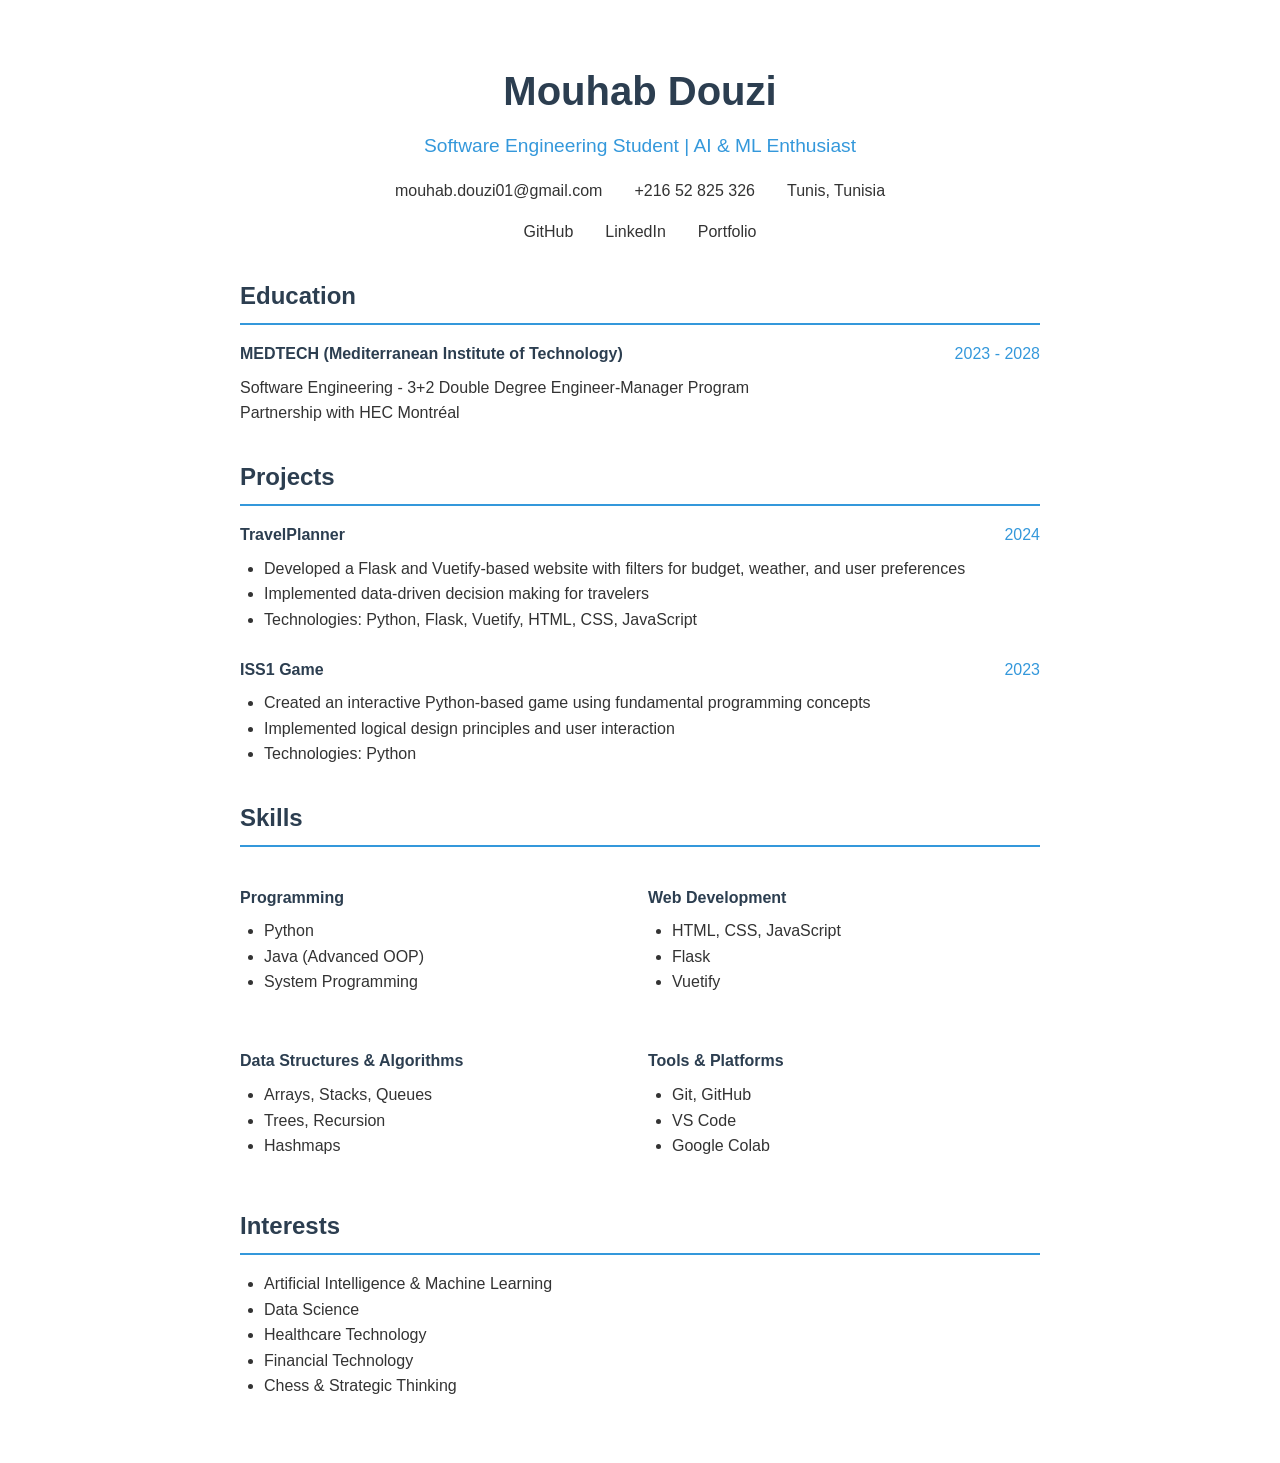
==== resume.html @ 7f7f4bcc "Initial commit: Professional portfolio website with resume and cover letter templates" ====
<!DOCTYPE html>
<html lang="en">
<head>
    <meta charset="UTF-8">
    <meta name="viewport" content="width=device-width, initial-scale=1.0">
    <title>Mouhab Douzi - Resume</title>
    <style>
        :root {
            --primary-color: #2c3e50;
            --secondary-color: #3498db;
            --text-color: #333;
            --light-bg: #f8f9fa;
        }

        body {
            font-family: 'Segoe UI', Tahoma, Geneva, Verdana, sans-serif;
            line-height: 1.6;
            color: var(--text-color);
            max-width: 800px;
            margin: 0 auto;
            padding: 2rem;
        }

        .header {
            text-align: center;
            margin-bottom: 2rem;
        }

        .name {
            font-size: 2.5rem;
            color: var(--primary-color);
            margin-bottom: 0.5rem;
        }

        .title {
            font-size: 1.2rem;
            color: var(--secondary-color);
            margin-bottom: 1rem;
        }

        .contact-info {
            display: flex;
            justify-content: center;
            gap: 2rem;
            margin-bottom: 1rem;
        }

        .contact-info a {
            color: var(--text-color);
            text-decoration: none;
        }

        .section {
            margin-bottom: 2rem;
        }

        .section-title {
            color: var(--primary-color);
            border-bottom: 2px solid var(--secondary-color);
            padding-bottom: 0.5rem;
            margin-bottom: 1rem;
        }

        .education-item, .project-item {
            margin-bottom: 1.5rem;
        }

        .item-header {
            display: flex;
            justify-content: space-between;
            margin-bottom: 0.5rem;
        }

        .item-title {
            font-weight: bold;
            color: var(--primary-color);
        }

        .item-date {
            color: var(--secondary-color);
        }

        .skills-grid {
            display: grid;
            grid-template-columns: repeat(2, 1fr);
            gap: 1rem;
        }

        .skill-category {
            margin-bottom: 1rem;
        }

        .skill-category h4 {
            color: var(--primary-color);
            margin-bottom: 0.5rem;
        }

        ul {
            margin: 0;
            padding-left: 1.5rem;
        }

        @media print {
            body {
                padding: 0;
            }
            
            .contact-info a {
                color: var(--text-color);
            }
        }
    </style>
</head>
<body>
    <div class="header">
        <h1 class="name">Mouhab Douzi</h1>
        <div class="title">Software Engineering Student | AI & ML Enthusiast</div>
        <div class="contact-info">
            <a href="mailto:mouhab.douzi01@gmail.com">mouhab.douzi01@gmail.com</a>
            <span>+216 52 825 326</span>
            <span>Tunis, Tunisia</span>
        </div>
        <div class="contact-info">
            <a href="https://github.com/MouhabDouzi" target="_blank">GitHub</a>
            <a href="https://linkedin.com/in/mouhab-douzi" target="_blank">LinkedIn</a>
            <a href="https://MouhabDouzi.github.io" target="_blank">Portfolio</a>
        </div>
    </div>

    <div class="section">
        <h2 class="section-title">Education</h2>
        <div class="education-item">
            <div class="item-header">
                <div class="item-title">MEDTECH (Mediterranean Institute of Technology)</div>
                <div class="item-date">2023 - 2028</div>
            </div>
            <div>Software Engineering - 3+2 Double Degree Engineer-Manager Program</div>
            <div>Partnership with HEC Montréal</div>
        </div>
    </div>

    <div class="section">
        <h2 class="section-title">Projects</h2>
        <div class="project-item">
            <div class="item-header">
                <div class="item-title">TravelPlanner</div>
                <div class="item-date">2024</div>
            </div>
            <ul>
                <li>Developed a Flask and Vuetify-based website with filters for budget, weather, and user preferences</li>
                <li>Implemented data-driven decision making for travelers</li>
                <li>Technologies: Python, Flask, Vuetify, HTML, CSS, JavaScript</li>
            </ul>
        </div>
        <div class="project-item">
            <div class="item-header">
                <div class="item-title">ISS1 Game</div>
                <div class="item-date">2023</div>
            </div>
            <ul>
                <li>Created an interactive Python-based game using fundamental programming concepts</li>
                <li>Implemented logical design principles and user interaction</li>
                <li>Technologies: Python</li>
            </ul>
        </div>
    </div>

    <div class="section">
        <h2 class="section-title">Skills</h2>
        <div class="skills-grid">
            <div class="skill-category">
                <h4>Programming</h4>
                <ul>
                    <li>Python</li>
                    <li>Java (Advanced OOP)</li>
                    <li>System Programming</li>
                </ul>
            </div>
            <div class="skill-category">
                <h4>Web Development</h4>
                <ul>
                    <li>HTML, CSS, JavaScript</li>
                    <li>Flask</li>
                    <li>Vuetify</li>
                </ul>
            </div>
            <div class="skill-category">
                <h4>Data Structures & Algorithms</h4>
                <ul>
                    <li>Arrays, Stacks, Queues</li>
                    <li>Trees, Recursion</li>
                    <li>Hashmaps</li>
                </ul>
            </div>
            <div class="skill-category">
                <h4>Tools & Platforms</h4>
                <ul>
                    <li>Git, GitHub</li>
                    <li>VS Code</li>
                    <li>Google Colab</li>
                </ul>
            </div>
        </div>
    </div>

    <div class="section">
        <h2 class="section-title">Interests</h2>
        <ul>
            <li>Artificial Intelligence & Machine Learning</li>
            <li>Data Science</li>
            <li>Healthcare Technology</li>
            <li>Financial Technology</li>
            <li>Chess & Strategic Thinking</li>
        </ul>
    </div>
</body>
</html>
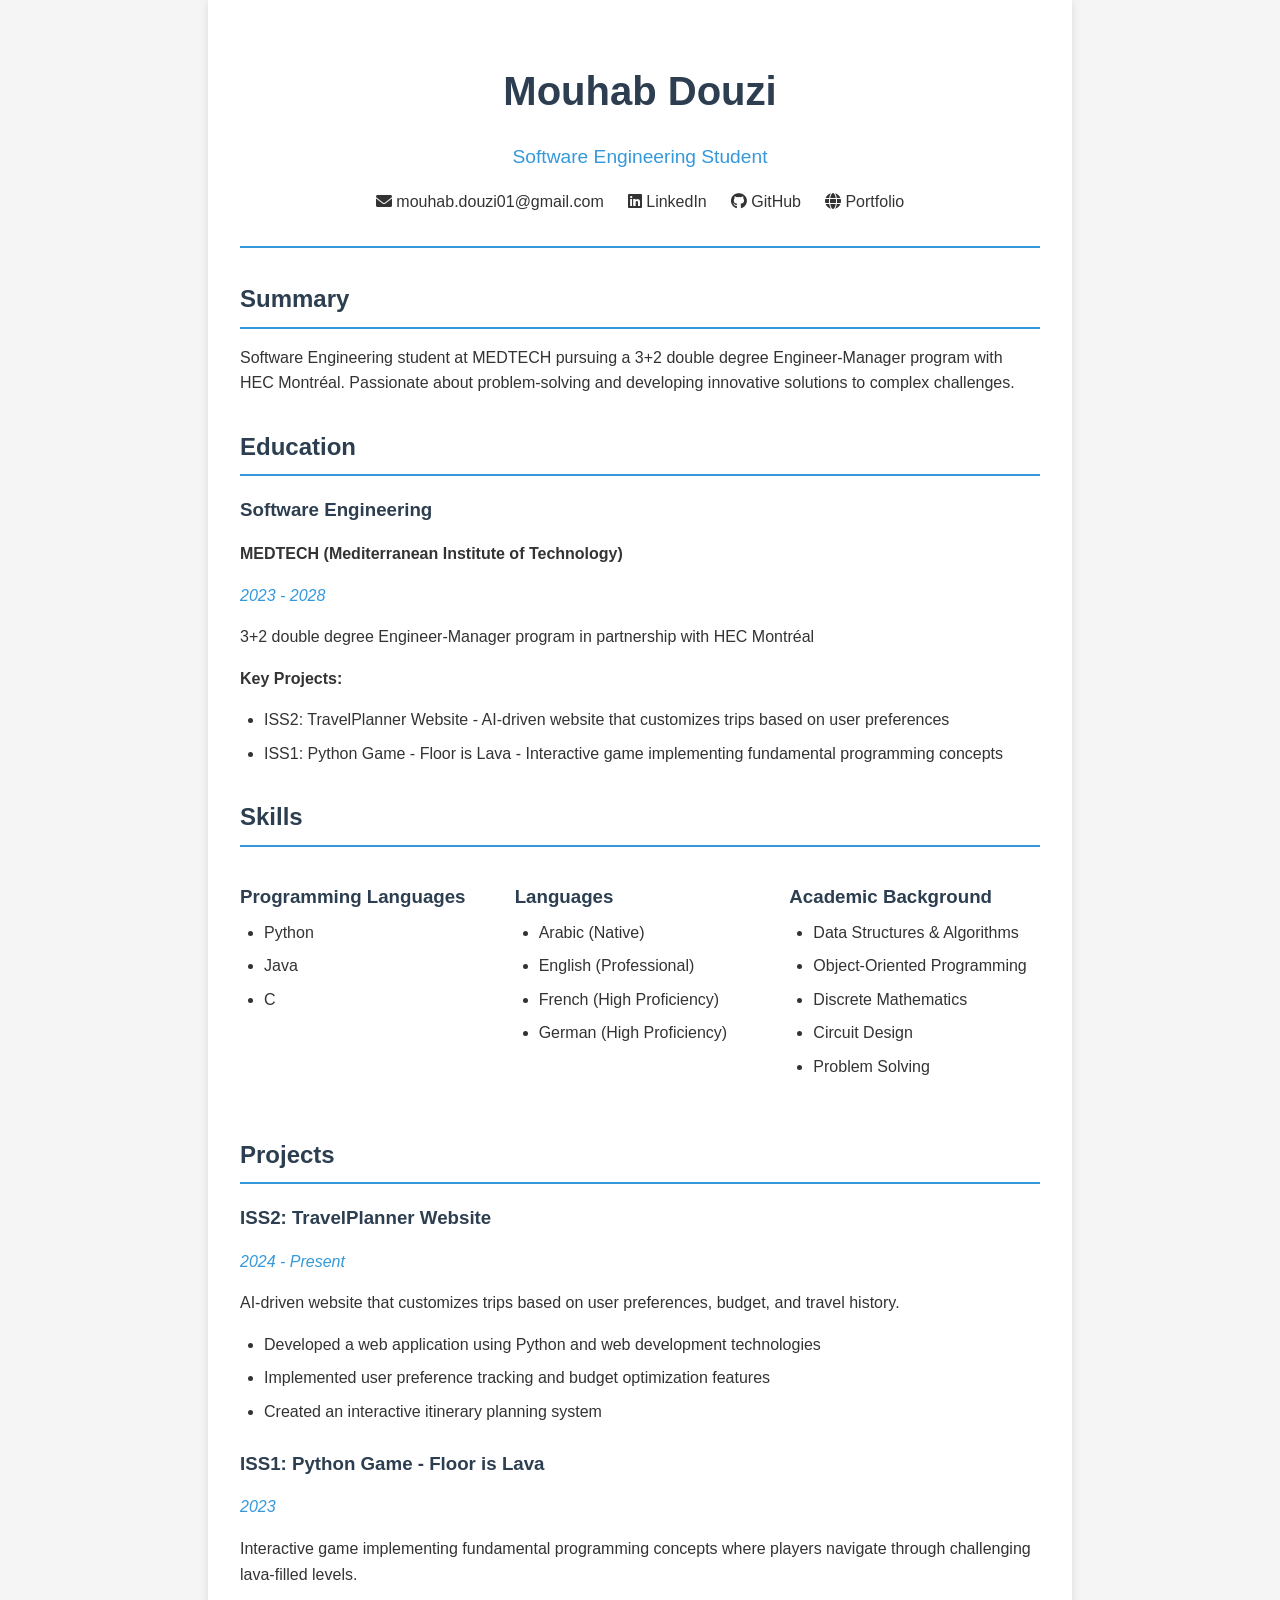
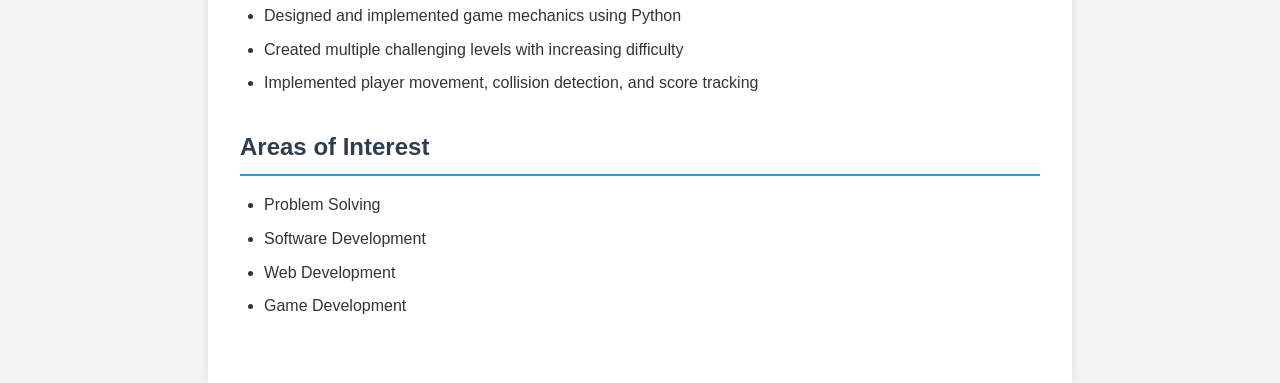
==== commit 6ee39baf: "Update portfolio with latest changes and organize files" ====
--- a/resume.html
+++ b/resume.html
@@ -4,214 +4,108 @@
     <meta charset="UTF-8">
     <meta name="viewport" content="width=device-width, initial-scale=1.0">
     <title>Mouhab Douzi - Resume</title>
-    <style>
-        :root {
-            --primary-color: #2c3e50;
-            --secondary-color: #3498db;
-            --text-color: #333;
-            --light-bg: #f8f9fa;
-        }
-
-        body {
-            font-family: 'Segoe UI', Tahoma, Geneva, Verdana, sans-serif;
-            line-height: 1.6;
-            color: var(--text-color);
-            max-width: 800px;
-            margin: 0 auto;
-            padding: 2rem;
-        }
-
-        .header {
-            text-align: center;
-            margin-bottom: 2rem;
-        }
-
-        .name {
-            font-size: 2.5rem;
-            color: var(--primary-color);
-            margin-bottom: 0.5rem;
-        }
-
-        .title {
-            font-size: 1.2rem;
-            color: var(--secondary-color);
-            margin-bottom: 1rem;
-        }
-
-        .contact-info {
-            display: flex;
-            justify-content: center;
-            gap: 2rem;
-            margin-bottom: 1rem;
-        }
-
-        .contact-info a {
-            color: var(--text-color);
-            text-decoration: none;
-        }
-
-        .section {
-            margin-bottom: 2rem;
-        }
-
-        .section-title {
-            color: var(--primary-color);
-            border-bottom: 2px solid var(--secondary-color);
-            padding-bottom: 0.5rem;
-            margin-bottom: 1rem;
-        }
-
-        .education-item, .project-item {
-            margin-bottom: 1.5rem;
-        }
-
-        .item-header {
-            display: flex;
-            justify-content: space-between;
-            margin-bottom: 0.5rem;
-        }
-
-        .item-title {
-            font-weight: bold;
-            color: var(--primary-color);
-        }
-
-        .item-date {
-            color: var(--secondary-color);
-        }
-
-        .skills-grid {
-            display: grid;
-            grid-template-columns: repeat(2, 1fr);
-            gap: 1rem;
-        }
-
-        .skill-category {
-            margin-bottom: 1rem;
-        }
-
-        .skill-category h4 {
-            color: var(--primary-color);
-            margin-bottom: 0.5rem;
-        }
-
-        ul {
-            margin: 0;
-            padding-left: 1.5rem;
-        }
-
-        @media print {
-            body {
-                padding: 0;
-            }
-            
-            .contact-info a {
-                color: var(--text-color);
-            }
-        }
-    </style>
+    <link rel="stylesheet" href="resume-styles.css">
+    <link rel="stylesheet" href="https://cdnjs.cloudflare.com/ajax/libs/font-awesome/6.0.0-beta3/css/all.min.css">
 </head>
 <body>
-    <div class="header">
-        <h1 class="name">Mouhab Douzi</h1>
-        <div class="title">Software Engineering Student | AI & ML Enthusiast</div>
-        <div class="contact-info">
-            <a href="mailto:mouhab.douzi01@gmail.com">mouhab.douzi01@gmail.com</a>
-            <span>+216 52 825 326</span>
-            <span>Tunis, Tunisia</span>
-        </div>
-        <div class="contact-info">
-            <a href="https://github.com/MouhabDouzi" target="_blank">GitHub</a>
-            <a href="https://linkedin.com/in/mouhab-douzi" target="_blank">LinkedIn</a>
-            <a href="https://MouhabDouzi.github.io" target="_blank">Portfolio</a>
-        </div>
-    </div>
+    <div class="container">
+        <header>
+            <h1>Mouhab Douzi</h1>
+            <p class="title">Software Engineering Student</p>
+            <div class="contact-info">
+                <p><i class="fas fa-envelope"></i> <a href="mailto:mouhab.douzi01@gmail.com">mouhab.douzi01@gmail.com</a></p>
+                <p><i class="fab fa-linkedin"></i> <a href="https://www.linkedin.com/in/mouhab-douzi/" target="_blank">LinkedIn</a></p>
+                <p><i class="fab fa-github"></i> <a href="https://github.com/MouhabDouzi" target="_blank">GitHub</a></p>
+                <p><i class="fas fa-globe"></i> <a href="https://MouhabDouzi.github.io" target="_blank">Portfolio</a></p>
+            </div>
+        </header>
 
-    <div class="section">
-        <h2 class="section-title">Education</h2>
-        <div class="education-item">
-            <div class="item-header">
-                <div class="item-title">MEDTECH (Mediterranean Institute of Technology)</div>
-                <div class="item-date">2023 - 2028</div>
-            </div>
-            <div>Software Engineering - 3+2 Double Degree Engineer-Manager Program</div>
-            <div>Partnership with HEC Montréal</div>
-        </div>
-    </div>
+        <section class="summary">
+            <h2>Summary</h2>
+            <p>Software Engineering student at MEDTECH pursuing a 3+2 double degree Engineer-Manager program with HEC Montréal. Passionate about problem-solving and developing innovative solutions to complex challenges.</p>
+        </section>
 
-    <div class="section">
-        <h2 class="section-title">Projects</h2>
-        <div class="project-item">
-            <div class="item-header">
-                <div class="item-title">TravelPlanner</div>
-                <div class="item-date">2024</div>
-            </div>
-            <ul>
-                <li>Developed a Flask and Vuetify-based website with filters for budget, weather, and user preferences</li>
-                <li>Implemented data-driven decision making for travelers</li>
-                <li>Technologies: Python, Flask, Vuetify, HTML, CSS, JavaScript</li>
-            </ul>
-        </div>
-        <div class="project-item">
-            <div class="item-header">
-                <div class="item-title">ISS1 Game</div>
-                <div class="item-date">2023</div>
-            </div>
-            <ul>
-                <li>Created an interactive Python-based game using fundamental programming concepts</li>
-                <li>Implemented logical design principles and user interaction</li>
-                <li>Technologies: Python</li>
-            </ul>
-        </div>
-    </div>
-
-    <div class="section">
-        <h2 class="section-title">Skills</h2>
-        <div class="skills-grid">
-            <div class="skill-category">
-                <h4>Programming</h4>
+        <section class="education">
+            <h2>Education</h2>
+            <div class="education-item">
+                <h3>Software Engineering</h3>
+                <p class="institution">MEDTECH (Mediterranean Institute of Technology)</p>
+                <p class="date">2023 - 2028</p>
+                <p>3+2 double degree Engineer-Manager program in partnership with HEC Montréal</p>
+                <p><strong>Key Projects:</strong></p>
                 <ul>
-                    <li>Python</li>
-                    <li>Java (Advanced OOP)</li>
-                    <li>System Programming</li>
+                    <li>ISS2: TravelPlanner Website - AI-driven website that customizes trips based on user preferences</li>
+                    <li>ISS1: Python Game - Floor is Lava - Interactive game implementing fundamental programming concepts</li>
                 </ul>
             </div>
-            <div class="skill-category">
-                <h4>Web Development</h4>
+        </section>
+
+        <section class="skills">
+            <h2>Skills</h2>
+            <div class="skills-grid">
+                <div class="skill-category">
+                    <h3>Programming Languages</h3>
+                    <ul>
+                        <li>Python</li>
+                        <li>Java</li>
+                        <li>C</li>
+                    </ul>
+                </div>
+                <div class="skill-category">
+                    <h3>Languages</h3>
+                    <ul>
+                        <li>Arabic (Native)</li>
+                        <li>English (Professional)</li>
+                        <li>French (High Proficiency)</li>
+                        <li>German (High Proficiency)</li>
+                    </ul>
+                </div>
+                <div class="skill-category">
+                    <h3>Academic Background</h3>
+                    <ul>
+                        <li>Data Structures & Algorithms</li>
+                        <li>Object-Oriented Programming</li>
+                        <li>Discrete Mathematics</li>
+                        <li>Circuit Design</li>
+                        <li>Problem Solving</li>
+                    </ul>
+                </div>
+            </div>
+        </section>
+
+        <section class="projects">
+            <h2>Projects</h2>
+            <div class="project-item">
+                <h3>ISS2: TravelPlanner Website</h3>
+                <p class="date">2024 - Present</p>
+                <p>AI-driven website that customizes trips based on user preferences, budget, and travel history.</p>
                 <ul>
-                    <li>HTML, CSS, JavaScript</li>
-                    <li>Flask</li>
-                    <li>Vuetify</li>
+                    <li>Developed a web application using Python and web development technologies</li>
+                    <li>Implemented user preference tracking and budget optimization features</li>
+                    <li>Created an interactive itinerary planning system</li>
                 </ul>
             </div>
-            <div class="skill-category">
-                <h4>Data Structures & Algorithms</h4>
+            <div class="project-item">
+                <h3>ISS1: Python Game - Floor is Lava</h3>
+                <p class="date">2023</p>
+                <p>Interactive game implementing fundamental programming concepts where players navigate through challenging lava-filled levels.</p>
                 <ul>
-                    <li>Arrays, Stacks, Queues</li>
-                    <li>Trees, Recursion</li>
-                    <li>Hashmaps</li>
+                    <li>Designed and implemented game mechanics using Python</li>
+                    <li>Created multiple challenging levels with increasing difficulty</li>
+                    <li>Implemented player movement, collision detection, and score tracking</li>
                 </ul>
             </div>
-            <div class="skill-category">
-                <h4>Tools & Platforms</h4>
-                <ul>
-                    <li>Git, GitHub</li>
-                    <li>VS Code</li>
-                    <li>Google Colab</li>
-                </ul>
-            </div>
-        </div>
-    </div>
+        </section>
 
-    <div class="section">
-        <h2 class="section-title">Interests</h2>
-        <ul>
-            <li>Artificial Intelligence & Machine Learning</li>
-            <li>Data Science</li>
-            <li>Healthcare Technology</li>
-            <li>Financial Technology</li>
-            <li>Chess & Strategic Thinking</li>
-        </ul>
+        <section class="interests">
+            <h2>Areas of Interest</h2>
+            <ul>
+                <li>Problem Solving</li>
+                <li>Software Development</li>
+                <li>Web Development</li>
+                <li>Game Development</li>
+            </ul>
+        </section>
     </div>
 </body>
 </html> 
--- a/resume-styles.css
+++ b/resume-styles.css
@@ -0,0 +1,126 @@
+:root {
+    --primary-color: #2c3e50;
+    --secondary-color: #3498db;
+    --text-color: #333;
+    --light-bg: #f8f9fa;
+}
+
+body {
+    font-family: 'Segoe UI', Tahoma, Geneva, Verdana, sans-serif;
+    line-height: 1.6;
+    color: var(--text-color);
+    margin: 0;
+    padding: 0;
+    background-color: #f5f5f5;
+}
+
+.container {
+    max-width: 800px;
+    margin: 0 auto;
+    padding: 2rem;
+    background-color: white;
+    box-shadow: 0 0 10px rgba(0, 0, 0, 0.1);
+}
+
+header {
+    text-align: center;
+    margin-bottom: 2rem;
+    padding-bottom: 1rem;
+    border-bottom: 2px solid var(--secondary-color);
+}
+
+h1 {
+    font-size: 2.5rem;
+    color: var(--primary-color);
+    margin-bottom: 0.5rem;
+}
+
+.title {
+    font-size: 1.2rem;
+    color: var(--secondary-color);
+    margin-bottom: 1rem;
+}
+
+.contact-info {
+    display: flex;
+    flex-wrap: wrap;
+    justify-content: center;
+    gap: 1.5rem;
+    margin-bottom: 1rem;
+}
+
+.contact-info p {
+    margin: 0;
+}
+
+.contact-info a {
+    color: var(--text-color);
+    text-decoration: none;
+}
+
+.contact-info a:hover {
+    color: var(--secondary-color);
+}
+
+section {
+    margin-bottom: 2rem;
+}
+
+h2 {
+    color: var(--primary-color);
+    border-bottom: 2px solid var(--secondary-color);
+    padding-bottom: 0.5rem;
+    margin-bottom: 1rem;
+}
+
+h3 {
+    color: var(--primary-color);
+    margin-bottom: 0.5rem;
+}
+
+.education-item, .project-item {
+    margin-bottom: 1.5rem;
+}
+
+.institution {
+    font-weight: bold;
+}
+
+.date {
+    color: var(--secondary-color);
+    font-style: italic;
+}
+
+.skills-grid {
+    display: grid;
+    grid-template-columns: repeat(auto-fit, minmax(250px, 1fr));
+    gap: 1.5rem;
+}
+
+.skill-category {
+    margin-bottom: 1rem;
+}
+
+ul {
+    margin: 0;
+    padding-left: 1.5rem;
+}
+
+li {
+    margin-bottom: 0.5rem;
+}
+
+@media print {
+    body {
+        background-color: white;
+    }
+    
+    .container {
+        box-shadow: none;
+        padding: 0;
+    }
+    
+    .contact-info a {
+        color: var(--text-color);
+    }
+} 
